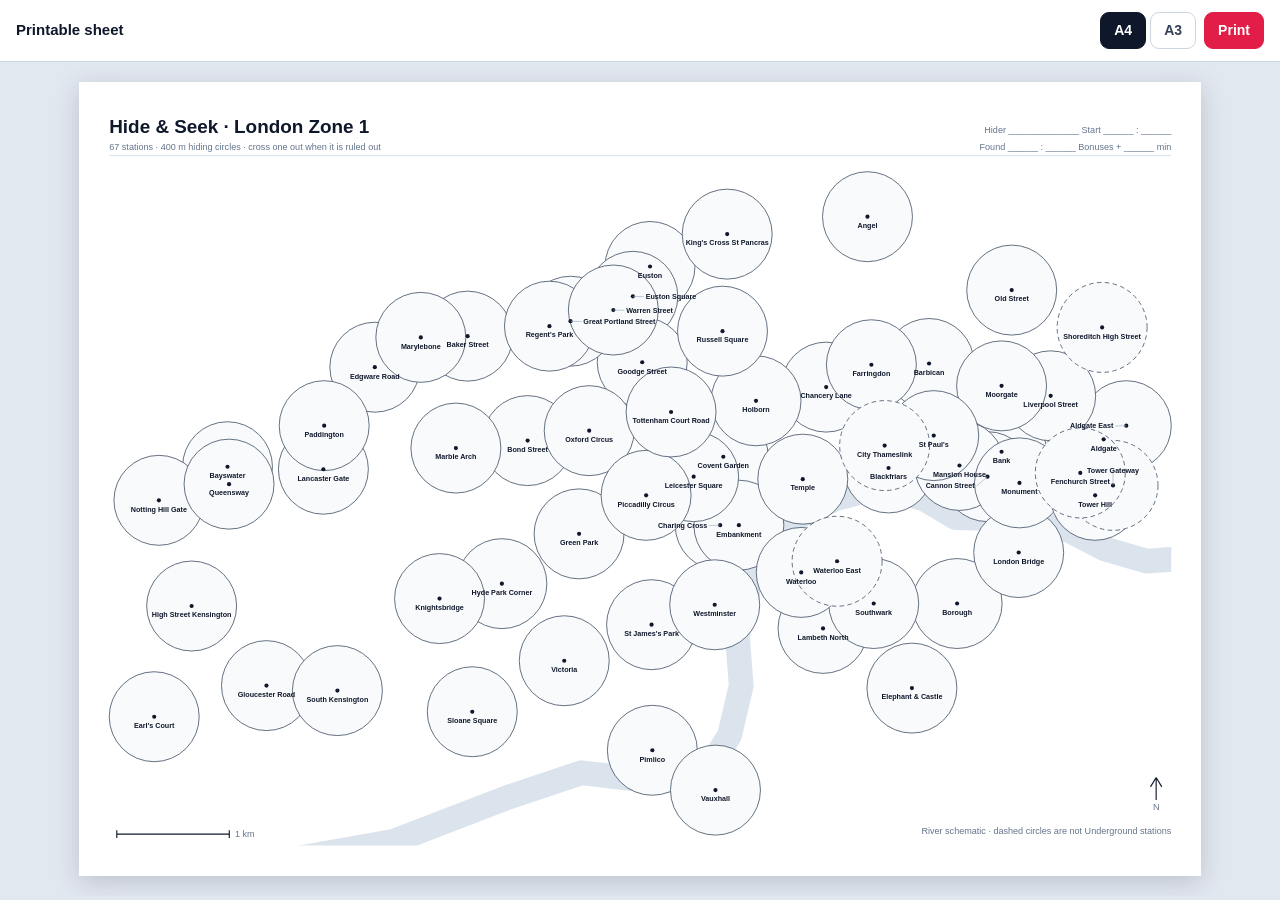
==== print.html @ 96ac4483 "Add printable A4 and A3 sheets of the board print.html renders the station data as one SVG sized in " ====
<!DOCTYPE html>
<html lang="en">
<head>
<meta charset="utf-8">
<title>Hide &amp; Seek Zone 1 — print sheet</title>
<style id="pagesize">@page { size: 297mm 210mm; margin: 0 }</style>
<style>
  body{margin:0;background:#e2e8f0;font:15px/1.5 -apple-system,BlinkMacSystemFont,"Segoe UI",Roboto,Helvetica,Arial,sans-serif;color:#0f172a}
  #bar{display:flex;gap:8px;align-items:center;padding:12px 16px;background:#fff;border-bottom:1px solid #cbd5e1;position:sticky;top:0;z-index:2}
  #bar strong{margin-right:auto;font-size:15px}
  button{font:inherit;font-size:14px;font-weight:600;border:1px solid #cbd5e1;background:#fff;color:#334155;border-radius:9px;padding:7px 13px;cursor:pointer}
  button.active{background:#0f172a;color:#fff;border-color:#0f172a}
  #btn-print{background:#e11d48;color:#fff;border-color:#e11d48}
  #sheet{display:flex;justify-content:center;padding:20px;overflow:auto}
  .sheet{background:#fff;box-shadow:0 6px 24px rgba(15,23,42,.18);flex:0 0 auto}

  /* the sheet itself */
  .river{fill:none;stroke:#dbe4ec;stroke-linejoin:round;stroke-linecap:round}
  .ring{fill:#f8fafc;stroke:#475569;stroke-width:.22}
  .ring.dlr,.ring.rail,.ring.overground{stroke-dasharray:1.2 .9}
  .dot{fill:#0f172a}
  .labels text{fill:#0f172a;font-family:Helvetica,Arial,sans-serif;font-weight:600}
  .title{font:700 5px Helvetica,Arial,sans-serif;fill:#0f172a}
  .sub{font:2.4px Helvetica,Arial,sans-serif;fill:#64748b}
  .rule{stroke:#cbd5e1;stroke-width:.2}
  .bar{stroke:#0f172a;stroke-width:.3;fill:none}
  .leader{stroke:#94a3b8;stroke-width:.15}

  @media print{
    body{background:#fff}
    #bar{display:none}
    #sheet{padding:0}
    .sheet{box-shadow:none}
  }
</style>
</head>
<body>
<div id="bar">
  <strong>Printable sheet</strong>
  <span id="sizes"><button data-size="a4">A4</button> <button data-size="a3">A3</button></span>
  <button id="btn-print">Print</button>
</div>
<div id="sheet"></div>
<script src="data/stations.js?v=dev"></script>
<script src="data/thames.js?v=dev"></script>
<script src="js/print.js?v=dev"></script>
</body>
</html>
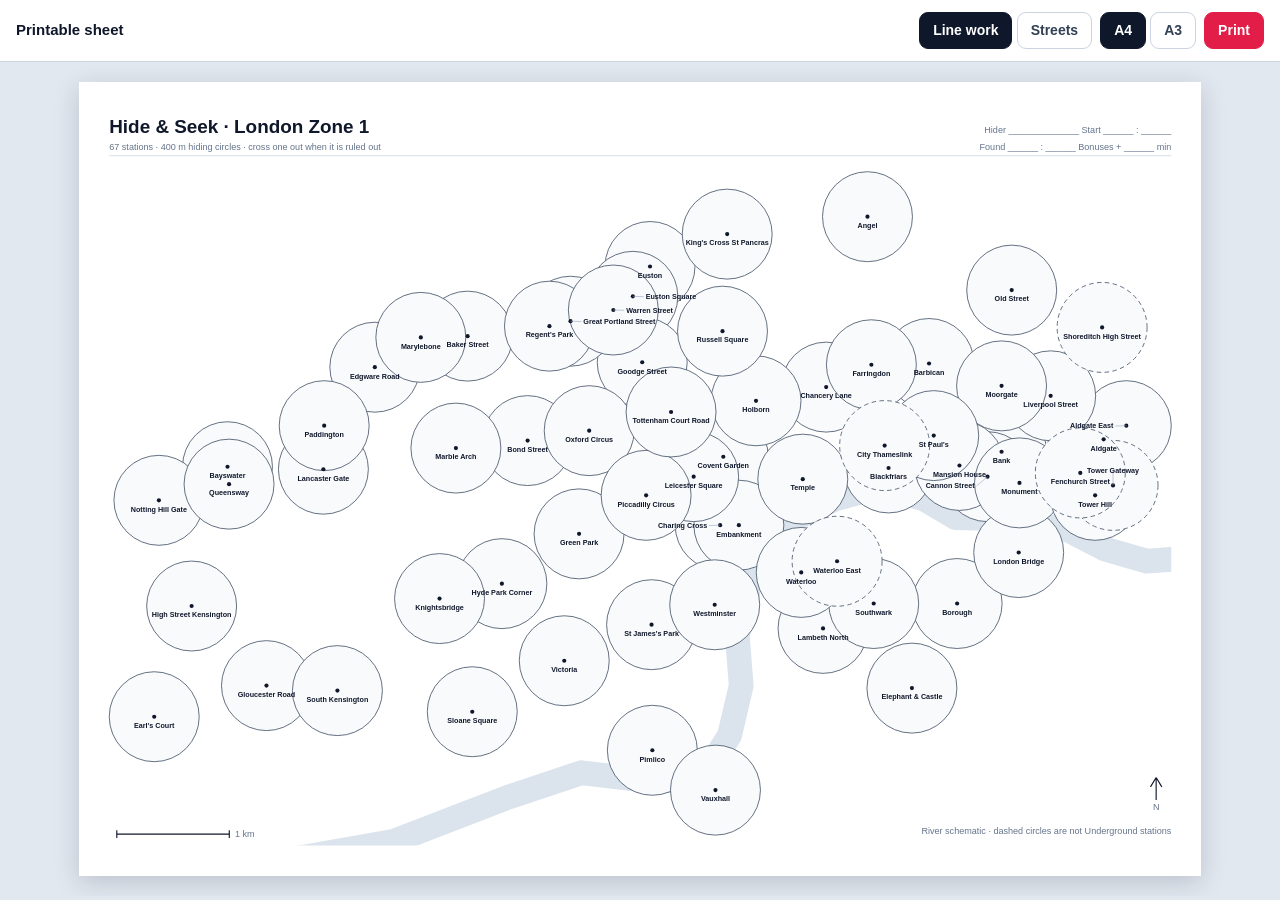
==== commit 0085b53a: "Add a streets mode to the print sheet The line-work sheet has no streets because this machine cannot" ====
--- a/print.html
+++ b/print.html
@@ -3,6 +3,7 @@
 <head>
 <meta charset="utf-8">
 <title>Hide &amp; Seek Zone 1 — print sheet</title>
+<link rel="stylesheet" href="vendor/leaflet/leaflet.css?v=dev">
 <style id="pagesize">@page { size: 297mm 210mm; margin: 0 }</style>
 <style>
   body{margin:0;background:#e2e8f0;font:15px/1.5 -apple-system,BlinkMacSystemFont,"Segoe UI",Roboto,Helvetica,Arial,sans-serif;color:#0f172a}
@@ -26,7 +27,25 @@
   .bar{stroke:#0f172a;stroke-width:.3;fill:none}
   .leader{stroke:#94a3b8;stroke-width:.15}
 
+  /* streets mode: real basemap under the circles */
+  .sheet.streets{position:relative}
+  .sheet.streets .hd{position:absolute;display:flex;align-items:baseline;gap:4mm;flex-wrap:wrap}
+  .sheet.streets .hd .t{font:700 14px Helvetica,Arial,sans-serif}
+  .sheet.streets .hd .f{margin-left:auto;font:9px Helvetica,Arial,sans-serif;color:#64748b}
+  .sheet.streets .hd .s{flex-basis:100%;font:9px Helvetica,Arial,sans-serif;color:#64748b;
+    border-top:1px solid #cbd5e1;padding-top:1mm;margin-top:.5mm}
+  #tiles{position:absolute;background:#fff;border:1px solid #cbd5e1}
+  .leaflet-container{background:#fff}
+  .pin{background:none;border:0}
+  .pin i{display:block;width:5px;height:5px;border-radius:50%;background:#0f172a;margin:0 auto}
+  #pinlabels{position:absolute;inset:0;z-index:650;pointer-events:none}
+  #pinlabels b{position:absolute;font:700 8px Helvetica,Arial,sans-serif;color:#0f172a;
+    white-space:nowrap;paint-order:stroke;-webkit-text-stroke:2.5px #fff}
+  #pinlabels i.lead{position:absolute;height:0;border-top:.5px solid #94a3b8;transform-origin:0 0}
+  .leaflet-control-attribution{font-size:7px;background:rgba(255,255,255,.85)}
+
   @media print{
+    *{-webkit-print-color-adjust:exact;print-color-adjust:exact}
     body{background:#fff}
     #bar{display:none}
     #sheet{padding:0}
@@ -37,10 +56,12 @@
 <body>
 <div id="bar">
   <strong>Printable sheet</strong>
+  <span id="modes"><button data-mode="plain" class="active">Line work</button> <button data-mode="streets">Streets</button></span>
   <span id="sizes"><button data-size="a4">A4</button> <button data-size="a3">A3</button></span>
   <button id="btn-print">Print</button>
 </div>
 <div id="sheet"></div>
+<script src="vendor/leaflet/leaflet.js?v=dev"></script>
 <script src="data/stations.js?v=dev"></script>
 <script src="data/thames.js?v=dev"></script>
 <script src="js/print.js?v=dev"></script>
--- a/vendor/leaflet/leaflet.css
+++ b/vendor/leaflet/leaflet.css
@@ -0,0 +1,661 @@
+/* required styles */
+
+.leaflet-pane,
+.leaflet-tile,
+.leaflet-marker-icon,
+.leaflet-marker-shadow,
+.leaflet-tile-container,
+.leaflet-pane > svg,
+.leaflet-pane > canvas,
+.leaflet-zoom-box,
+.leaflet-image-layer,
+.leaflet-layer {
+	position: absolute;
+	left: 0;
+	top: 0;
+	}
+.leaflet-container {
+	overflow: hidden;
+	}
+.leaflet-tile,
+.leaflet-marker-icon,
+.leaflet-marker-shadow {
+	-webkit-user-select: none;
+	   -moz-user-select: none;
+	        user-select: none;
+	  -webkit-user-drag: none;
+	}
+/* Prevents IE11 from highlighting tiles in blue */
+.leaflet-tile::selection {
+	background: transparent;
+}
+/* Safari renders non-retina tile on retina better with this, but Chrome is worse */
+.leaflet-safari .leaflet-tile {
+	image-rendering: -webkit-optimize-contrast;
+	}
+/* hack that prevents hw layers "stretching" when loading new tiles */
+.leaflet-safari .leaflet-tile-container {
+	width: 1600px;
+	height: 1600px;
+	-webkit-transform-origin: 0 0;
+	}
+.leaflet-marker-icon,
+.leaflet-marker-shadow {
+	display: block;
+	}
+/* .leaflet-container svg: reset svg max-width decleration shipped in Joomla! (joomla.org) 3.x */
+/* .leaflet-container img: map is broken in FF if you have max-width: 100% on tiles */
+.leaflet-container .leaflet-overlay-pane svg {
+	max-width: none !important;
+	max-height: none !important;
+	}
+.leaflet-container .leaflet-marker-pane img,
+.leaflet-container .leaflet-shadow-pane img,
+.leaflet-container .leaflet-tile-pane img,
+.leaflet-container img.leaflet-image-layer,
+.leaflet-container .leaflet-tile {
+	max-width: none !important;
+	max-height: none !important;
+	width: auto;
+	padding: 0;
+	}
+
+.leaflet-container img.leaflet-tile {
+	/* See: https://bugs.chromium.org/p/chromium/issues/detail?id=600120 */
+	mix-blend-mode: plus-lighter;
+}
+
+.leaflet-container.leaflet-touch-zoom {
+	-ms-touch-action: pan-x pan-y;
+	touch-action: pan-x pan-y;
+	}
+.leaflet-container.leaflet-touch-drag {
+	-ms-touch-action: pinch-zoom;
+	/* Fallback for FF which doesn't support pinch-zoom */
+	touch-action: none;
+	touch-action: pinch-zoom;
+}
+.leaflet-container.leaflet-touch-drag.leaflet-touch-zoom {
+	-ms-touch-action: none;
+	touch-action: none;
+}
+.leaflet-container {
+	-webkit-tap-highlight-color: transparent;
+}
+.leaflet-container a {
+	-webkit-tap-highlight-color: rgba(51, 181, 229, 0.4);
+}
+.leaflet-tile {
+	filter: inherit;
+	visibility: hidden;
+	}
+.leaflet-tile-loaded {
+	visibility: inherit;
+	}
+.leaflet-zoom-box {
+	width: 0;
+	height: 0;
+	-moz-box-sizing: border-box;
+	     box-sizing: border-box;
+	z-index: 800;
+	}
+/* workaround for https://bugzilla.mozilla.org/show_bug.cgi?id=888319 */
+.leaflet-overlay-pane svg {
+	-moz-user-select: none;
+	}
+
+.leaflet-pane         { z-index: 400; }
+
+.leaflet-tile-pane    { z-index: 200; }
+.leaflet-overlay-pane { z-index: 400; }
+.leaflet-shadow-pane  { z-index: 500; }
+.leaflet-marker-pane  { z-index: 600; }
+.leaflet-tooltip-pane   { z-index: 650; }
+.leaflet-popup-pane   { z-index: 700; }
+
+.leaflet-map-pane canvas { z-index: 100; }
+.leaflet-map-pane svg    { z-index: 200; }
+
+.leaflet-vml-shape {
+	width: 1px;
+	height: 1px;
+	}
+.lvml {
+	behavior: url(#default#VML);
+	display: inline-block;
+	position: absolute;
+	}
+
+
+/* control positioning */
+
+.leaflet-control {
+	position: relative;
+	z-index: 800;
+	pointer-events: visiblePainted; /* IE 9-10 doesn't have auto */
+	pointer-events: auto;
+	}
+.leaflet-top,
+.leaflet-bottom {
+	position: absolute;
+	z-index: 1000;
+	pointer-events: none;
+	}
+.leaflet-top {
+	top: 0;
+	}
+.leaflet-right {
+	right: 0;
+	}
+.leaflet-bottom {
+	bottom: 0;
+	}
+.leaflet-left {
+	left: 0;
+	}
+.leaflet-control {
+	float: left;
+	clear: both;
+	}
+.leaflet-right .leaflet-control {
+	float: right;
+	}
+.leaflet-top .leaflet-control {
+	margin-top: 10px;
+	}
+.leaflet-bottom .leaflet-control {
+	margin-bottom: 10px;
+	}
+.leaflet-left .leaflet-control {
+	margin-left: 10px;
+	}
+.leaflet-right .leaflet-control {
+	margin-right: 10px;
+	}
+
+
+/* zoom and fade animations */
+
+.leaflet-fade-anim .leaflet-popup {
+	opacity: 0;
+	-webkit-transition: opacity 0.2s linear;
+	   -moz-transition: opacity 0.2s linear;
+	        transition: opacity 0.2s linear;
+	}
+.leaflet-fade-anim .leaflet-map-pane .leaflet-popup {
+	opacity: 1;
+	}
+.leaflet-zoom-animated {
+	-webkit-transform-origin: 0 0;
+	    -ms-transform-origin: 0 0;
+	        transform-origin: 0 0;
+	}
+svg.leaflet-zoom-animated {
+	will-change: transform;
+}
+
+.leaflet-zoom-anim .leaflet-zoom-animated {
+	-webkit-transition: -webkit-transform 0.25s cubic-bezier(0,0,0.25,1);
+	   -moz-transition:    -moz-transform 0.25s cubic-bezier(0,0,0.25,1);
+	        transition:         transform 0.25s cubic-bezier(0,0,0.25,1);
+	}
+.leaflet-zoom-anim .leaflet-tile,
+.leaflet-pan-anim .leaflet-tile {
+	-webkit-transition: none;
+	   -moz-transition: none;
+	        transition: none;
+	}
+
+.leaflet-zoom-anim .leaflet-zoom-hide {
+	visibility: hidden;
+	}
+
+
+/* cursors */
+
+.leaflet-interactive {
+	cursor: pointer;
+	}
+.leaflet-grab {
+	cursor: -webkit-grab;
+	cursor:    -moz-grab;
+	cursor:         grab;
+	}
+.leaflet-crosshair,
+.leaflet-crosshair .leaflet-interactive {
+	cursor: crosshair;
+	}
+.leaflet-popup-pane,
+.leaflet-control {
+	cursor: auto;
+	}
+.leaflet-dragging .leaflet-grab,
+.leaflet-dragging .leaflet-grab .leaflet-interactive,
+.leaflet-dragging .leaflet-marker-draggable {
+	cursor: move;
+	cursor: -webkit-grabbing;
+	cursor:    -moz-grabbing;
+	cursor:         grabbing;
+	}
+
+/* marker & overlays interactivity */
+.leaflet-marker-icon,
+.leaflet-marker-shadow,
+.leaflet-image-layer,
+.leaflet-pane > svg path,
+.leaflet-tile-container {
+	pointer-events: none;
+	}
+
+.leaflet-marker-icon.leaflet-interactive,
+.leaflet-image-layer.leaflet-interactive,
+.leaflet-pane > svg path.leaflet-interactive,
+svg.leaflet-image-layer.leaflet-interactive path {
+	pointer-events: visiblePainted; /* IE 9-10 doesn't have auto */
+	pointer-events: auto;
+	}
+
+/* visual tweaks */
+
+.leaflet-container {
+	background: #ddd;
+	outline-offset: 1px;
+	}
+.leaflet-container a {
+	color: #0078A8;
+	}
+.leaflet-zoom-box {
+	border: 2px dotted #38f;
+	background: rgba(255,255,255,0.5);
+	}
+
+
+/* general typography */
+.leaflet-container {
+	font-family: "Helvetica Neue", Arial, Helvetica, sans-serif;
+	font-size: 12px;
+	font-size: 0.75rem;
+	line-height: 1.5;
+	}
+
+
+/* general toolbar styles */
+
+.leaflet-bar {
+	box-shadow: 0 1px 5px rgba(0,0,0,0.65);
+	border-radius: 4px;
+	}
+.leaflet-bar a {
+	background-color: #fff;
+	border-bottom: 1px solid #ccc;
+	width: 26px;
+	height: 26px;
+	line-height: 26px;
+	display: block;
+	text-align: center;
+	text-decoration: none;
+	color: black;
+	}
+.leaflet-bar a,
+.leaflet-control-layers-toggle {
+	background-position: 50% 50%;
+	background-repeat: no-repeat;
+	display: block;
+	}
+.leaflet-bar a:hover,
+.leaflet-bar a:focus {
+	background-color: #f4f4f4;
+	}
+.leaflet-bar a:first-child {
+	border-top-left-radius: 4px;
+	border-top-right-radius: 4px;
+	}
+.leaflet-bar a:last-child {
+	border-bottom-left-radius: 4px;
+	border-bottom-right-radius: 4px;
+	border-bottom: none;
+	}
+.leaflet-bar a.leaflet-disabled {
+	cursor: default;
+	background-color: #f4f4f4;
+	color: #bbb;
+	}
+
+.leaflet-touch .leaflet-bar a {
+	width: 30px;
+	height: 30px;
+	line-height: 30px;
+	}
+.leaflet-touch .leaflet-bar a:first-child {
+	border-top-left-radius: 2px;
+	border-top-right-radius: 2px;
+	}
+.leaflet-touch .leaflet-bar a:last-child {
+	border-bottom-left-radius: 2px;
+	border-bottom-right-radius: 2px;
+	}
+
+/* zoom control */
+
+.leaflet-control-zoom-in,
+.leaflet-control-zoom-out {
+	font: bold 18px 'Lucida Console', Monaco, monospace;
+	text-indent: 1px;
+	}
+
+.leaflet-touch .leaflet-control-zoom-in, .leaflet-touch .leaflet-control-zoom-out  {
+	font-size: 22px;
+	}
+
+
+/* layers control */
+
+.leaflet-control-layers {
+	box-shadow: 0 1px 5px rgba(0,0,0,0.4);
+	background: #fff;
+	border-radius: 5px;
+	}
+.leaflet-control-layers-toggle {
+	background-image: url(images/layers.png);
+	width: 36px;
+	height: 36px;
+	}
+.leaflet-retina .leaflet-control-layers-toggle {
+	background-image: url(images/layers-2x.png);
+	background-size: 26px 26px;
+	}
+.leaflet-touch .leaflet-control-layers-toggle {
+	width: 44px;
+	height: 44px;
+	}
+.leaflet-control-layers .leaflet-control-layers-list,
+.leaflet-control-layers-expanded .leaflet-control-layers-toggle {
+	display: none;
+	}
+.leaflet-control-layers-expanded .leaflet-control-layers-list {
+	display: block;
+	position: relative;
+	}
+.leaflet-control-layers-expanded {
+	padding: 6px 10px 6px 6px;
+	color: #333;
+	background: #fff;
+	}
+.leaflet-control-layers-scrollbar {
+	overflow-y: scroll;
+	overflow-x: hidden;
+	padding-right: 5px;
+	}
+.leaflet-control-layers-selector {
+	margin-top: 2px;
+	position: relative;
+	top: 1px;
+	}
+.leaflet-control-layers label {
+	display: block;
+	font-size: 13px;
+	font-size: 1.08333em;
+	}
+.leaflet-control-layers-separator {
+	height: 0;
+	border-top: 1px solid #ddd;
+	margin: 5px -10px 5px -6px;
+	}
+
+/* Default icon URLs */
+.leaflet-default-icon-path { /* used only in path-guessing heuristic, see L.Icon.Default */
+	background-image: url(images/marker-icon.png);
+	}
+
+
+/* attribution and scale controls */
+
+.leaflet-container .leaflet-control-attribution {
+	background: #fff;
+	background: rgba(255, 255, 255, 0.8);
+	margin: 0;
+	}
+.leaflet-control-attribution,
+.leaflet-control-scale-line {
+	padding: 0 5px;
+	color: #333;
+	line-height: 1.4;
+	}
+.leaflet-control-attribution a {
+	text-decoration: none;
+	}
+.leaflet-control-attribution a:hover,
+.leaflet-control-attribution a:focus {
+	text-decoration: underline;
+	}
+.leaflet-attribution-flag {
+	display: inline !important;
+	vertical-align: baseline !important;
+	width: 1em;
+	height: 0.6669em;
+	}
+.leaflet-left .leaflet-control-scale {
+	margin-left: 5px;
+	}
+.leaflet-bottom .leaflet-control-scale {
+	margin-bottom: 5px;
+	}
+.leaflet-control-scale-line {
+	border: 2px solid #777;
+	border-top: none;
+	line-height: 1.1;
+	padding: 2px 5px 1px;
+	white-space: nowrap;
+	-moz-box-sizing: border-box;
+	     box-sizing: border-box;
+	background: rgba(255, 255, 255, 0.8);
+	text-shadow: 1px 1px #fff;
+	}
+.leaflet-control-scale-line:not(:first-child) {
+	border-top: 2px solid #777;
+	border-bottom: none;
+	margin-top: -2px;
+	}
+.leaflet-control-scale-line:not(:first-child):not(:last-child) {
+	border-bottom: 2px solid #777;
+	}
+
+.leaflet-touch .leaflet-control-attribution,
+.leaflet-touch .leaflet-control-layers,
+.leaflet-touch .leaflet-bar {
+	box-shadow: none;
+	}
+.leaflet-touch .leaflet-control-layers,
+.leaflet-touch .leaflet-bar {
+	border: 2px solid rgba(0,0,0,0.2);
+	background-clip: padding-box;
+	}
+
+
+/* popup */
+
+.leaflet-popup {
+	position: absolute;
+	text-align: center;
+	margin-bottom: 20px;
+	}
+.leaflet-popup-content-wrapper {
+	padding: 1px;
+	text-align: left;
+	border-radius: 12px;
+	}
+.leaflet-popup-content {
+	margin: 13px 24px 13px 20px;
+	line-height: 1.3;
+	font-size: 13px;
+	font-size: 1.08333em;
+	min-height: 1px;
+	}
+.leaflet-popup-content p {
+	margin: 17px 0;
+	margin: 1.3em 0;
+	}
+.leaflet-popup-tip-container {
+	width: 40px;
+	height: 20px;
+	position: absolute;
+	left: 50%;
+	margin-top: -1px;
+	margin-left: -20px;
+	overflow: hidden;
+	pointer-events: none;
+	}
+.leaflet-popup-tip {
+	width: 17px;
+	height: 17px;
+	padding: 1px;
+
+	margin: -10px auto 0;
+	pointer-events: auto;
+
+	-webkit-transform: rotate(45deg);
+	   -moz-transform: rotate(45deg);
+	    -ms-transform: rotate(45deg);
+	        transform: rotate(45deg);
+	}
+.leaflet-popup-content-wrapper,
+.leaflet-popup-tip {
+	background: white;
+	color: #333;
+	box-shadow: 0 3px 14px rgba(0,0,0,0.4);
+	}
+.leaflet-container a.leaflet-popup-close-button {
+	position: absolute;
+	top: 0;
+	right: 0;
+	border: none;
+	text-align: center;
+	width: 24px;
+	height: 24px;
+	font: 16px/24px Tahoma, Verdana, sans-serif;
+	color: #757575;
+	text-decoration: none;
+	background: transparent;
+	}
+.leaflet-container a.leaflet-popup-close-button:hover,
+.leaflet-container a.leaflet-popup-close-button:focus {
+	color: #585858;
+	}
+.leaflet-popup-scrolled {
+	overflow: auto;
+	}
+
+.leaflet-oldie .leaflet-popup-content-wrapper {
+	-ms-zoom: 1;
+	}
+.leaflet-oldie .leaflet-popup-tip {
+	width: 24px;
+	margin: 0 auto;
+
+	-ms-filter: "progid:DXImageTransform.Microsoft.Matrix(M11=0.70710678, M12=0.70710678, M21=-0.70710678, M22=0.70710678)";
+	filter: progid:DXImageTransform.Microsoft.Matrix(M11=0.70710678, M12=0.70710678, M21=-0.70710678, M22=0.70710678);
+	}
+
+.leaflet-oldie .leaflet-control-zoom,
+.leaflet-oldie .leaflet-control-layers,
+.leaflet-oldie .leaflet-popup-content-wrapper,
+.leaflet-oldie .leaflet-popup-tip {
+	border: 1px solid #999;
+	}
+
+
+/* div icon */
+
+.leaflet-div-icon {
+	background: #fff;
+	border: 1px solid #666;
+	}
+
+
+/* Tooltip */
+/* Base styles for the element that has a tooltip */
+.leaflet-tooltip {
+	position: absolute;
+	padding: 6px;
+	background-color: #fff;
+	border: 1px solid #fff;
+	border-radius: 3px;
+	color: #222;
+	white-space: nowrap;
+	-webkit-user-select: none;
+	-moz-user-select: none;
+	-ms-user-select: none;
+	user-select: none;
+	pointer-events: none;
+	box-shadow: 0 1px 3px rgba(0,0,0,0.4);
+	}
+.leaflet-tooltip.leaflet-interactive {
+	cursor: pointer;
+	pointer-events: auto;
+	}
+.leaflet-tooltip-top:before,
+.leaflet-tooltip-bottom:before,
+.leaflet-tooltip-left:before,
+.leaflet-tooltip-right:before {
+	position: absolute;
+	pointer-events: none;
+	border: 6px solid transparent;
+	background: transparent;
+	content: "";
+	}
+
+/* Directions */
+
+.leaflet-tooltip-bottom {
+	margin-top: 6px;
+}
+.leaflet-tooltip-top {
+	margin-top: -6px;
+}
+.leaflet-tooltip-bottom:before,
+.leaflet-tooltip-top:before {
+	left: 50%;
+	margin-left: -6px;
+	}
+.leaflet-tooltip-top:before {
+	bottom: 0;
+	margin-bottom: -12px;
+	border-top-color: #fff;
+	}
+.leaflet-tooltip-bottom:before {
+	top: 0;
+	margin-top: -12px;
+	margin-left: -6px;
+	border-bottom-color: #fff;
+	}
+.leaflet-tooltip-left {
+	margin-left: -6px;
+}
+.leaflet-tooltip-right {
+	margin-left: 6px;
+}
+.leaflet-tooltip-left:before,
+.leaflet-tooltip-right:before {
+	top: 50%;
+	margin-top: -6px;
+	}
+.leaflet-tooltip-left:before {
+	right: 0;
+	margin-right: -12px;
+	border-left-color: #fff;
+	}
+.leaflet-tooltip-right:before {
+	left: 0;
+	margin-left: -12px;
+	border-right-color: #fff;
+	}
+
+/* Printing */
+
+@media print {
+	/* Prevent printers from removing background-images of controls. */
+	.leaflet-control {
+		-webkit-print-color-adjust: exact;
+		print-color-adjust: exact;
+		}
+	}
